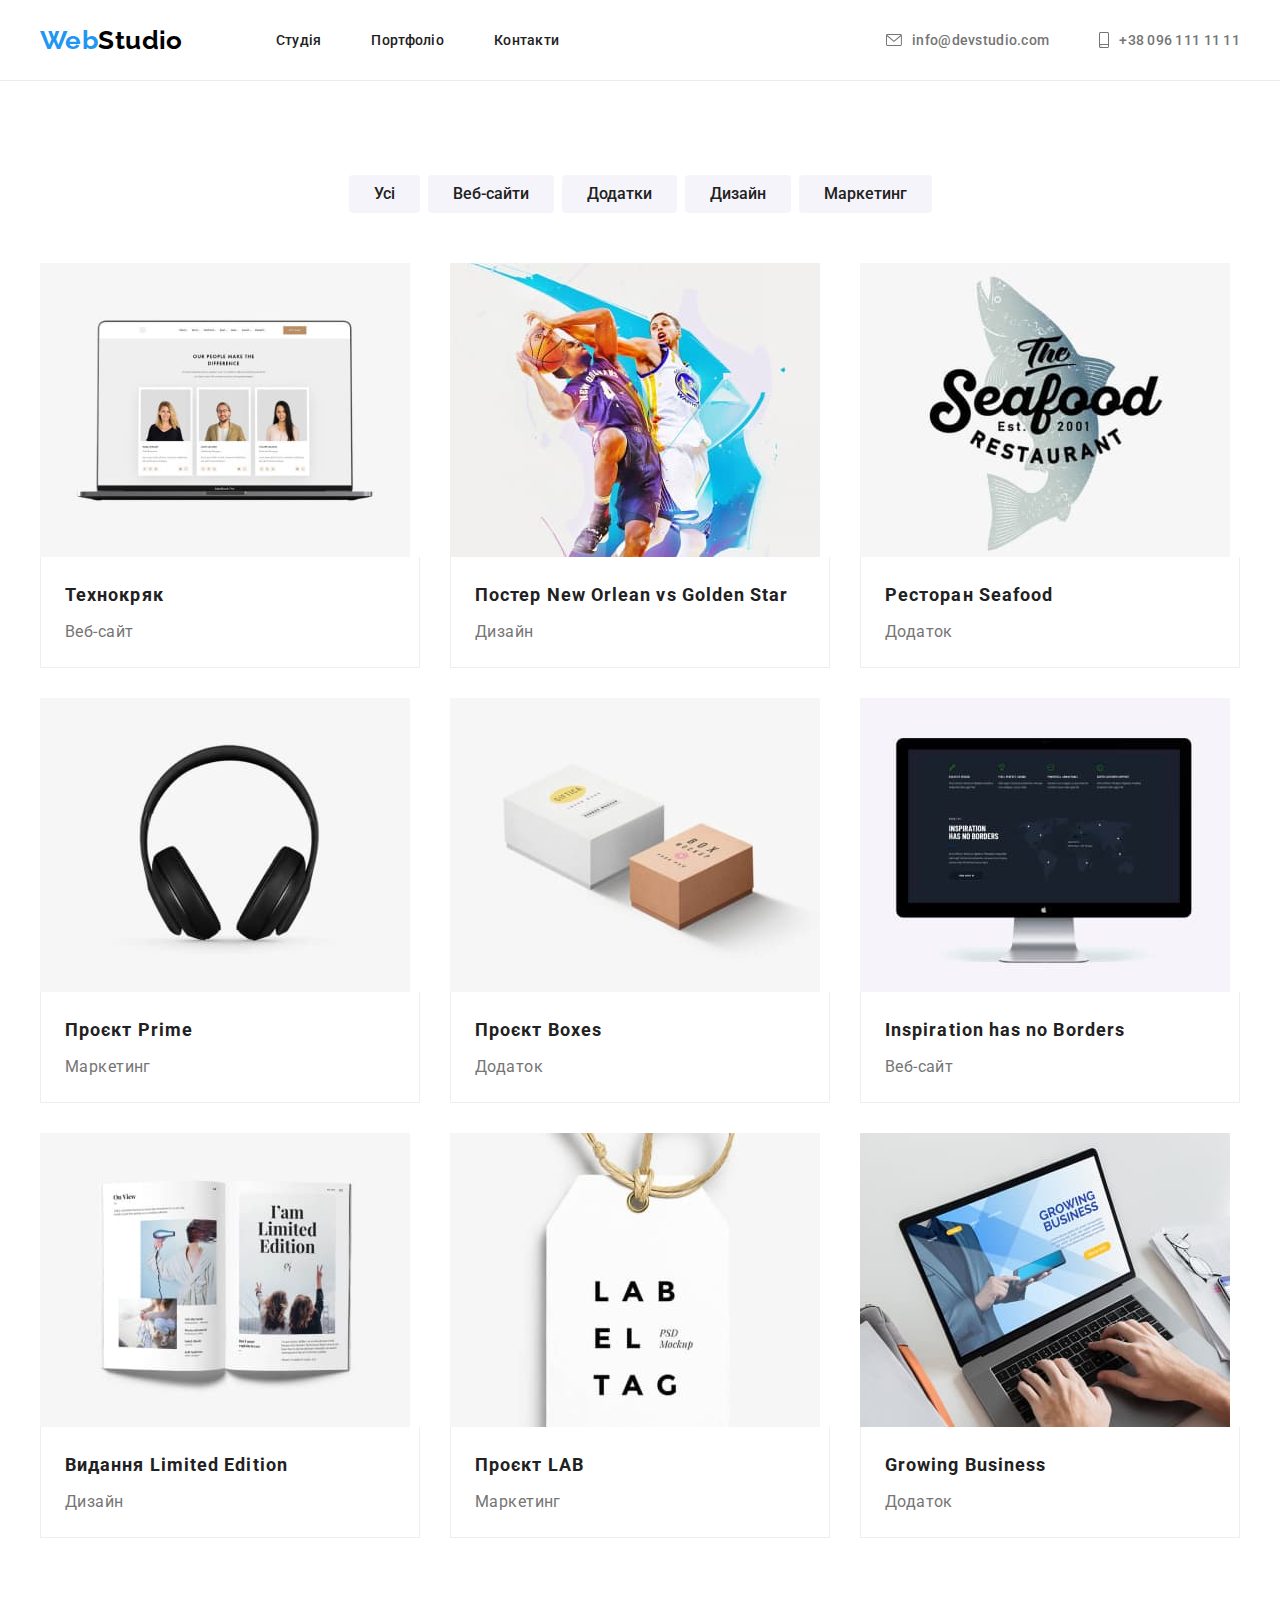
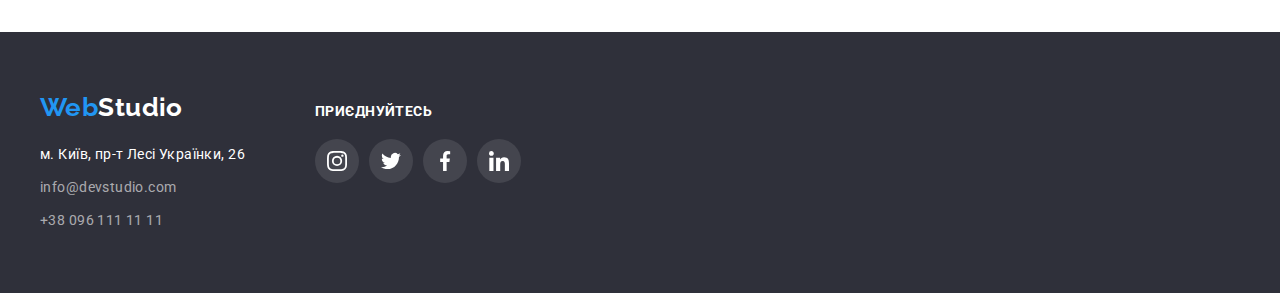
==== portfolio.html @ 8b1677af "file" ====
<!DOCTYPE html>
<html lang="uk">
  <head>
    <meta charset="UTF-8" />
    <meta http-equiv="X-UA-Compatible" content="IE=edge" />
    <meta name="viewport" content="width=device-width, initial-scale=1.0" />
    <title>Студія</title>
    <link rel="preconnect" href="https://fonts.googleapis.com" />
    <link rel="preconnect" href="https://fonts.gstatic.com" crossorigin />
    <link
      href="https://fonts.googleapis.com/css2?family=Raleway:wght@700&family=Roboto:wght@400;500;700;900&display=swap"
      rel="stylesheet"
    />
    <link
      rel="stylesheet"
      href="https://cdnjs.cloudflare.com/ajax/libs/modern-normalize/1.1.0/modern-normalize.min.css"
      integrity="sha512-wpPYUAdjBVSE4KJnH1VR1HeZfpl1ub8YT/NKx4PuQ5NmX2tKuGu6U/JRp5y+Y8XG2tV+wKQpNHVUX03MfMFn9Q=="
      crossorigin="anonymous"
      referrerpolicy="no-referrer"
    />
    <link rel="stylesheet" href="./css/styles.css" />
  </head>
  <body>
    <!--Верхня лінія-->
    <header class="page-header">
      <div class="container header-container">
        <a hreaf="./index.html" class="logo-header"
          ><span class="web">Web</span>Studio</a
        >
        <nav class="navigation">
          <ul class="header-nav">
            <li class="item">
              <a class="header-nav-link" href="./index.html">Студія</a>
            </li>
            <li class="item">
              <a class="header-nav-link" href="./portfolio.html">Портфоліо</a>
            </li>
            <li class="item">
              <a class="header-nav-link" href="#">Контакти</a>
            </li>
          </ul>
        </nav>
        <ul class="adress-header">
          <li class="item">
            <a class="adress-header-link" href="mailto:info@devstudio.com">
              <svg class="icon-mailto">
                <use
                  href="./img/icons.svg#icon-envelope-hover"
                  width="16"
                  height="12"
                ></use>
              </svg>
              info@devstudio.com</a
            >
          </li>
          <li class="item">
            <a class="adress-header-link" href="tel:+380961111111">
              <svg class="icon-smartphone">
                <use
                  href="./img/icons.svg#icon-smartphone"
                  width="10"
                  height="16"
                ></use>
              </svg>
              +38 096 111 11 11</a
            >
          </li>
        </ul>
      </div>
    </header>
    <main>
      <!--Портфоліо-->
      <section class="portfolio-nav section">
        <div class="container">
          <h1 class="visually-hidden" hidden>Портфоліо</h1>
          <ul class="link-filter-btn">
            <li>
              <button class="filter-btn" type="button">Усі</button>
            </li>
            <li>
              <button class="filter-btn" type="button">Веб-сайти</button>
            </li>
            <li>
              <button class="filter-btn" type="button">Додатки</button>
            </li>
            <li>
              <button class="filter-btn" type="button">Дизайн</button>
            </li>
            <li>
              <button class="filter-btn" type="button">Маркетинг</button>
            </li>
          </ul>
          <ul class="gallery">
            <li class="gallery-list">
              <a href="#" class="project-link">
                <img
                  src="./img/img технокряк.jpg"
                  width="370"
                  ;
                  height="294"
                  ;
                  alt="Технокряк"
                />
                <div class="gallery-tittle">
                  <h2 class="project-tittle">Технокряк</h2>
                  <p class="project-type">Веб-сайт</p>
                </div>
              </a>
            </li>
            <li class="gallery-list">
              <a href="#" class="project-link">
                <img
                  src="./img/img постер 2.jpg"
                  width="370"
                  ;
                  height="294"
                  left="614"
                  ;
                  alt="Постер New Orlean vs Golden Star"
                />
                <div class="gallery-tittle">
                  <h2 class="project-tittle">
                    Постер New Orlean vs Golden Star
                  </h2>
                  <p class="project-type">Дизайн</p>
                </div>
              </a>
            </li>
            <li class="gallery-list">
              <a href="#" class="project-link">
                <img
                  src="./img/img ресторан.jpg"
                  width="370"
                  ;
                  height="294"
                  ;
                  alt="Ресторан Seafood"
                />
                <div class="gallery-tittle">
                  <h2 class="project-tittle">Ресторан Seafood</h2>
                  <p class="project-type">Додаток</p>
                </div>
              </a>
            </li>
            <li class="gallery-list">
              <a href="#" class="project-link">
                <img
                  src="./img/навушники.jpg"
                  width="370"
                  ;
                  height="294"
                  ;
                  alt="Проєкт Prime"
                />
                <div class="gallery-tittle">
                  <h2 class="project-tittle">Проєкт Prime</h2>
                  <p class="project-type">Маркетинг</p>
                </div>
              </a>
            </li>
            <li class="gallery-list">
              <a href="#" class="project-link">
                <img
                  src="./img/img проєкт box.jpg"
                  width="370"
                  ;
                  height="294"
                  ;
                />
                <div class="gallery-tittle">
                  <h2 class="project-tittle">Проєкт Boxes</h2>
                  <p class="project-type">Додаток</p>
                </div>
              </a>
            </li>
            <li class="gallery-list">
              <a href="#" class="project-link">
                <img
                  src="./img/img монітор.jpg"
                  width="370"
                  ;
                  height="294"
                  ;
                  alt="Inspiration has no Borders"
                />
                <div class="gallery-tittle">
                  <h2 class="project-tittle">Inspiration has no Borders</h2>
                  <p class="project-type">Веб-сайт</p>
                </div>
              </a>
            </li>
            <li class="gallery-list">
              <a href="#" class="project-link">
                <img
                  src="./img/img видання.jpg"
                  width="370"
                  ;
                  height="294"
                  ;
                  alt="Видання Limited Edition"
                />
                <div class="gallery-tittle">
                  <h2 class="project-tittle">Видання Limited Edition</h2>
                  <p class="project-type">Дизайн</p>
                </div>
              </a>
            </li>
            <li class="gallery-list">
              <a href="" class="project-link">
                <img
                  src="./img/img проєкт лаб.jpg"
                  width="370"
                  ;
                  height="294"
                  ;
                  alt="Проєкт LAB"
                />
                <div class="gallery-tittle">
                  <h2 class="project-tittle">Проєкт LAB</h2>
                  <p class="project-type">Маркетинг</p>
                </div>
              </a>
            </li>
            <li class="gallery-list">
              <a href="" class="project-link">
                <img
                  src="./img/img ноут.jpg"
                  width="370"
                  ;
                  height="294"
                  ;
                  alt="Growing Business"
                />
                <div class="gallery-tittle">
                  <h2 class="project-tittle">Growing Business</h2>
                  <p class="project-type">Додаток</p>
                </div>
              </a>
            </li>
          </ul>
        </div>
      </section>
      <!--КОНТАКТИ-->
      <footer class="footer">
        <div class="container">
          <div class="wrapper">
            <a hreaf="./index.html" class="logo-footer"
              ><span class="web">Web</span>Studio</a
            >
            <address class="contacts-address">
              <ul class="footer-nav">
                <li class="contacts-item">
                  <a
                    class="footer-nav-address"
                    href="https://goo.gl/maps/SYEKKBxRii6qYseB9"
                    target="_blank"
                    rel="noopener noreferrer"
                    >м. Київ, пр-т Лесі Українки, 26
                  </a>
                </li>
                <li class="contacts-item">
                  <a class="footer-nav-link" href="mailto:info@devstudio.com"
                    >info@devstudio.com
                  </a>
                </li>
                <li class="contacts-item">
                  <a class="footer-nav-link" href="tel:+380961111111 "
                    >+38 096 111 11 11
                  </a>
                </li>
              </ul>
            </address>
          </div>
          <div class="social-container">
            <p class="footer-text">Приєднуйтесь</p>
            <ul class="footer-social-list">
              <li class="footer-social-item">
                <a class="footer-social-link" href="#">
                  <svg class="footer-social-sign" width="20" height="20">
                    <use href="./img/icons.svg#icon-instagram-2"></use>
                  </svg>
                </a>
              </li>
              <li class="footer-social-item">
                <a class="footer-social-link" href="#">
                  <svg class="footer-social-sign" width="20" height="20">
                    <use href="./img/icons.svg#icon-twitter-1"></use>
                  </svg>
                </a>
              </li>
              <li class="footer-social-item">
                <a class="footer-social-link" href="#">
                  <svg class="footer-social-sign" width="20" height="20">
                    <use href="./img/icons.svg#icon-facebook-1"></use>
                  </svg>
                </a>
              </li>
              <li class="footer-social-item">
                <a class="footer-social-link" href="#">
                  <svg class="footer-social-sign" width="20" height="20">
                    <use href="./img/icons.svg#icon-linkedin-1"></use>
                  </svg>
                </a>
              </li>
            </ul>
          </div>
        </div>
      </footer>
    </main>
  </body>
</html>
---- css/styles.css ----
:root {
  --primary-text-color: #757575;
  --tittle-text-color: #212121;
  --accent-color: #2196f3;
  --background-doc: #ffffff;
  --team-content-background: #f5f4fa;
  --header-background: #ffffff;
  --section-hero-background: #2f303a;
  --section-footer-background: #2f303a;
  --primary-white-color: #ffffff;
  --footer-color: rgba(255, 255, 255, 0.6);
  --background-btn: #188ce8;
  --text-shadow: rgba(0, 0, 0, 0.25);
  --logo-header-color: #000000;
  --color-icons: #afb1b8;
}
h1,
h2,
h3,
p {
  margin-top: 0px;
  margin-bottom: 0px;
}
ul {
  padding: 0;
  list-style: none;
  margin-bottom: 0px;
  margin-top: 0px;
}
body {
  margin: 0;
  font-family: "Roboto", sans-seerif;
  font-size: 14px;
  letter-spacing: 0.03em;
  color: var(--primary-text-color);
  background: var(--background-doc);
}
/* top line bg */
.web {
  font-style: normal;
  font-weight: 700;
  font-size: 26px;
  line-height: 1.1923;
  color: var(--accent-color);
}
.page-header {
  background-color: var(--header-background);
  text-decoration: none;
  border-bottom: 1px solid #ececec;
}
.container {
  width: 1200px;
  padding-left: 15px;
  padding-right: 15px;
  margin: 0 auto;
}
.header-container {
  display: flex;
  align-items: center;
  list-style: none;
  margin: 0 auto;
}
.navigation {
  margin-right: auto;
}
.logo-header {
  font-family: "Raleway", sans-serif;
  font-style: normal;
  font-weight: 700;
  font-size: 26px;
  line-height: 1.1923;
  color: var(--logo-header-color);
  margin-right: 93px;
}
.header-nav {
  margin: 0px;
  display: flex;
  gap: 50px;
  padding: 0px;
}
/* line-height/font-size = */
.header-nav-link:hover,
.header-nav-link:focus {
  color: var(--accent-color);
}
.header-nav-link {
  text-decoration: none;
  font-style: normal;
  font-weight: 500;
  line-height: 1.1428;
  letter-spacing: 0.02em;
  color: var(--tittle-text-color);
  font-size: 14px;
  display: block;
  padding-top: 32px;
  padding-bottom: 32px;
}
.adress-header {
  margin: 0px;
  display: flex;
  gap: 50px;
  padding: 0px;
}
.adress-header-link {
  text-decoration: none;
  font-style: normal;
  font-weight: 500;
  line-height: 1.1428;
  letter-spacing: 0.02em;
  color: var(--primary-text-color);
  font-size: 14px;
  display: flex;
  padding-top: 32px;
  padding-bottom: 32px;
  align-items: center;
}
.adress-header-link:hover,
.adress-header-link:focus {
  color: var(--accent-color);
}
.icon-mailto {
  width: 16px;
  height: 12px;
  margin-right: 10px;
  fill: currentColor;
}
.icon-smartphone {
  width: 10px;
  height: 16px;
  margin-right: 10px;
  fill: currentColor;
}
/* HERO */
.hero {
  background: var(--section-hero-background);
  text-align: center;
  padding-top: 200px;
  padding-bottom: 200px;
  background-image: linear-gradient(
      rgba(47, 48, 58, 0.4),
      rgba(47, 48, 58, 0.4)
    ),
    url(../img/hero.JPG);
  background-repeat: no-repeat;
  background-size: cover;
  background-position: center;
  max-width: 1600px;
  margin-left: auto;
  margin-right: auto;
}
.visually-hidden {
  position: absolute;
  white-space: nowrap;
  width: 1px;
  height: 1px;
  overflow: hidden;
  border: 0;
  padding: 0;
  clip: rect(0 0 0 0);
  clip-path: inset(50%);
  margin: -1px;
}
.hero-title {
  font-weight: 900;
  font-size: 44px;
  line-height: 1.3636;
  letter-spacing: 0.06em;
  text-transform: uppercase;
  color: var(--primary-white-color);
  width: 696px;
  margin: 0 auto;
  margin-bottom: 30px;
}
.header-btn {
  font-family: inherit;
  text-align: center;
  font-size: 16px;
  font-weight: 700;
  line-height: 1.875;
  letter-spacing: 0.06em;
  color: var(--primary-white-color);
  background-color: var(--accent-color);
  cursor: pointer;
  border: 0;
  height: 50px;
  padding: 10px 32px;
  margin: 0 auto;
}
.header-btn:hover,
.header-btn:focus {
  background: var(--background-btn);
}

.link-item-text {
  list-style: none;
  display: flex;
  gap: 30px;
  padding: 0;
  margin: 0;
}
.link-item {
  flex-basis: calc((100% - 90px) / 4);
}
.about-icon {
  display: flex;
  align-items: center;
  justify-content: center;
  background: var(--team-content-background);
  border-radius: 4px;
  height: 120px;
  margin-bottom: 30px;
}
.about-title {
  font-weight: 700;
  font-size: 14px;
  line-height: 1.1428;
  text-transform: uppercase;
  color: var(--tittle-text-color);
  margin: 0;
  padding-bottom: 10px;
}
.about-subtitle {
  line-height: 1.7142;
  margin: 0;
  color: var(--primary-text-color);
}
/* Section bg */
.section {
  padding-top: 94px;
  padding-bottom: 94px;
}
.section.examples {
  padding-top: 0;
}
.link-examples {
  list-style: none;
  display: flex;
  gap: 30px;
  padding: 0;
  margin: 0;
}
/*TEAM*/
.team {
  background: var(--team-content-background);
}
.link-team {
  list-style: none;
  display: flex;
  gap: 30px;
  min-width: 270px;
  padding: 0;
  margin: 0;
}
.link-photo {
  flex-basis: calc((100% - 90px) / 4);
}
.photo-team {
  background: var(--background-doc);
  padding: 30px 10px;
}
.photo-team:hover {
  box-shadow: 0px 1px 3px rgba(0, 0, 0, 0.12), 0px 1px 1px rgba(0, 0, 0, 0.14),
    0px 2px 1px rgba(0, 0, 0, 0.2);
}
.title {
  font-weight: 700;
  font-size: 36px;
  line-height: 1.1666;
  text-align: center;
  color: var(--tittle-text-color);
  margin-bottom: 50px;
  padding: 0px;
}
.team-tittle {
  font-weight: 500;
  font-size: 16px;
  line-height: 1.1875;
  text-align: center;
  color: var(--tittle-text-color);
  margin-bottom: 10px;
}
.team-subtitle {
  font-size: 16px;
  line-height: 1.1875;
  text-align: center;
  margin-bottom: 16px;
}
/*SOCIAL LINK*/
.team-icons-list {
  display: flex;
  justify-content: center;
  gap: 10px;
}
.team-icons-item {
  width: 44px;
  height: 44px;
  gap: 10px;
}
.team-icons-link {
  width: 100%;
  height: 100%;
  background: var(--background-doc);
  border-radius: 50%;
  display: flex;
  align-items: center;
  justify-content: center;
  color: var(--color-icons);
}
.team-icons-sign {
  fill: currentColor;
}
.team-icons-link:hover,
.team-icons-link:focus {
  background-color: var(--accent-color);
  color: #ffffff;
}
/*ПОСТІЙНІ КЛІЄНТИ*/

.customers-list {
  list-style: none;
  display: flex;
  align-items: center;
  gap: 30px;
  padding: 0;
}
.client-item {
  display: flex;
  justify-content: center;
  height: 92px;
  flex-basis: calc((100% - 150px) / 6);
}
.client-icon {
  fill: var(--color-icons);
}
.client-link {
  display: flex;
  align-items: center;
  justify-content: center;
  width: 100%;
  height: 100%;
  border-radius: 4px;
  border: 1px solid var(--color-icons);
  fill: var(--color-icons);
}
.client-link:hover,
.client-link:focus {
  border-color: var(--accent-color);
  cursor: pointer;
}
.client-link:hover .client-icon,
.client-link:focus .client-icon {
  fill: var(--accent-color);
}


/*FOOTER*/
.footer {
  background: var(--section-footer-background);
  padding-top: 60px;
  padding-bottom: 60px;
}
.logo-footer {
  font-family: "Raleway", sans-serif;
  font-weight: 700;
  font-size: 26px;
  line-height: 31px;
  color: var(--primary-white-color);
  display: inline-block;
  margin: 0 auto;
  margin-bottom: 20px;
}
.contacts-item:not(:last-child) {
  margin-bottom: 9px;
}
.footer-nav {
  font-style: normal;
  list-style: none;
  background: var(--section-footer-background);
  margin: 0;
  padding: 0;
}
.footer-nav-address {
  line-height: 1.7142;
  list-style: none;
  text-decoration: none;
  color: var(--primary-white-color);
}
.footer-nav-address:hover,
.footer-nav-address:focus {
  color: var(--accent-color);
}
.footer-nav-link {
  text-decoration: none;
  line-height: 1.7142;
  color: var(--footer-color);
}
.footer-nav-link:hover,
.footer-nav-link :focus {
  color: var(--accent-color);
}
img {
  display: block;
  max-width: 100%;
  height: auto;
}
/*--Портфоліо*/

.portfolio-nav {
  list-style: none;
  text-align: center;
}
.link-filter-btn {
  display: flex;
  justify-content: center;
  align-items: center;
  gap: 8px;
  margin-bottom: 50px;
}
.filter-btn {
  font-family: "Roboto";
  font-weight: 500;
  font-size: 16px;
  line-height: 1.625;
  text-align: center;
  color: var(--tittle-text-color);
  background-color: var(--section-team-background);
  cursor: pointer;
  border: 0;
  border-radius: 4px;
  padding: 6px 25px;
  display: inline-block;
  background: #f5f4fa;
}
.filter-btn:hover,
.filter-btn:focus {
  background-color: var(--accent-color);
  color: var(--primary-white-color);
  box-shadow: 0px 3px 1px rgba(0, 0, 0, 0.1), 0px 1px 2px rgba(0, 0, 0, 0.08),
    0px 2px 2px rgba(0, 0, 0, 0.12);
}
.gallery {
  display: flex;
  flex-wrap: wrap;
  gap: 30px;
  padding: 0;
  margin: 0;
}
.gallery-list {
  width: calc((100% - 60px) / 3);
}
.project-link {
  list-style: none;
  text-decoration: none;
  display: block;
}
.project-link:hover,
.project-link:focus {
  box-shadow: 0px 1px 1px rgba(0, 0, 0, 0.12), 0px 4px 4px rgba(0, 0, 0, 0.06),
    1px 4px 6px rgba(0, 0, 0, 0.16);
}
.gallery-tittle {
  padding: 20px 24px;
  border: 1px solid #eeeeee;
  text-align: left;
  border-top: 0;
}
.project-tittle {
  font-weight: 700;
  font-size: 18px;
  line-height: 36px;
  letter-spacing: 0.06em;
  color: var(--tittle-text-color);
  margin-bottom: 4px;
}
.project-type {
  font-size: 16px;
  line-height: 1.875;
  color: var(--primary-text-color);
  margin: 0;
}
.footer .container {
  display: flex;
  align-items: baseline;
}
.social-container {
  margin-left: 70px;
}

.footer-text {
  display: flex;
  font-size: 14px;
  font-weight: 700;
  line-height: 1.1428;
  letter-spacing: 0.03em;
  text-transform: uppercase;
  color: var(--primary-white-color);
  margin-bottom: 20px;
}
.footer-social-list {
  display: flex;
  justify-content: center;
  gap: 10px;
}
.footer-social-item {
  width: 44px;
  height: 44px;
}
.footer-social-link {
  width: 100%;
  height: 100%;
  background: rgba(255, 255, 255, 0.1);
  border-radius: 50%;
  display: flex;
  justify-content: center;
  align-items: center;
  color: var(--background-doc);
}
.footer-social-sign {
  fill: currentColor;
}
.footer-social-link:hover,
.team-icons-link:focus {
  background-color: var(--accent-color);
  fill: currentColor;
}
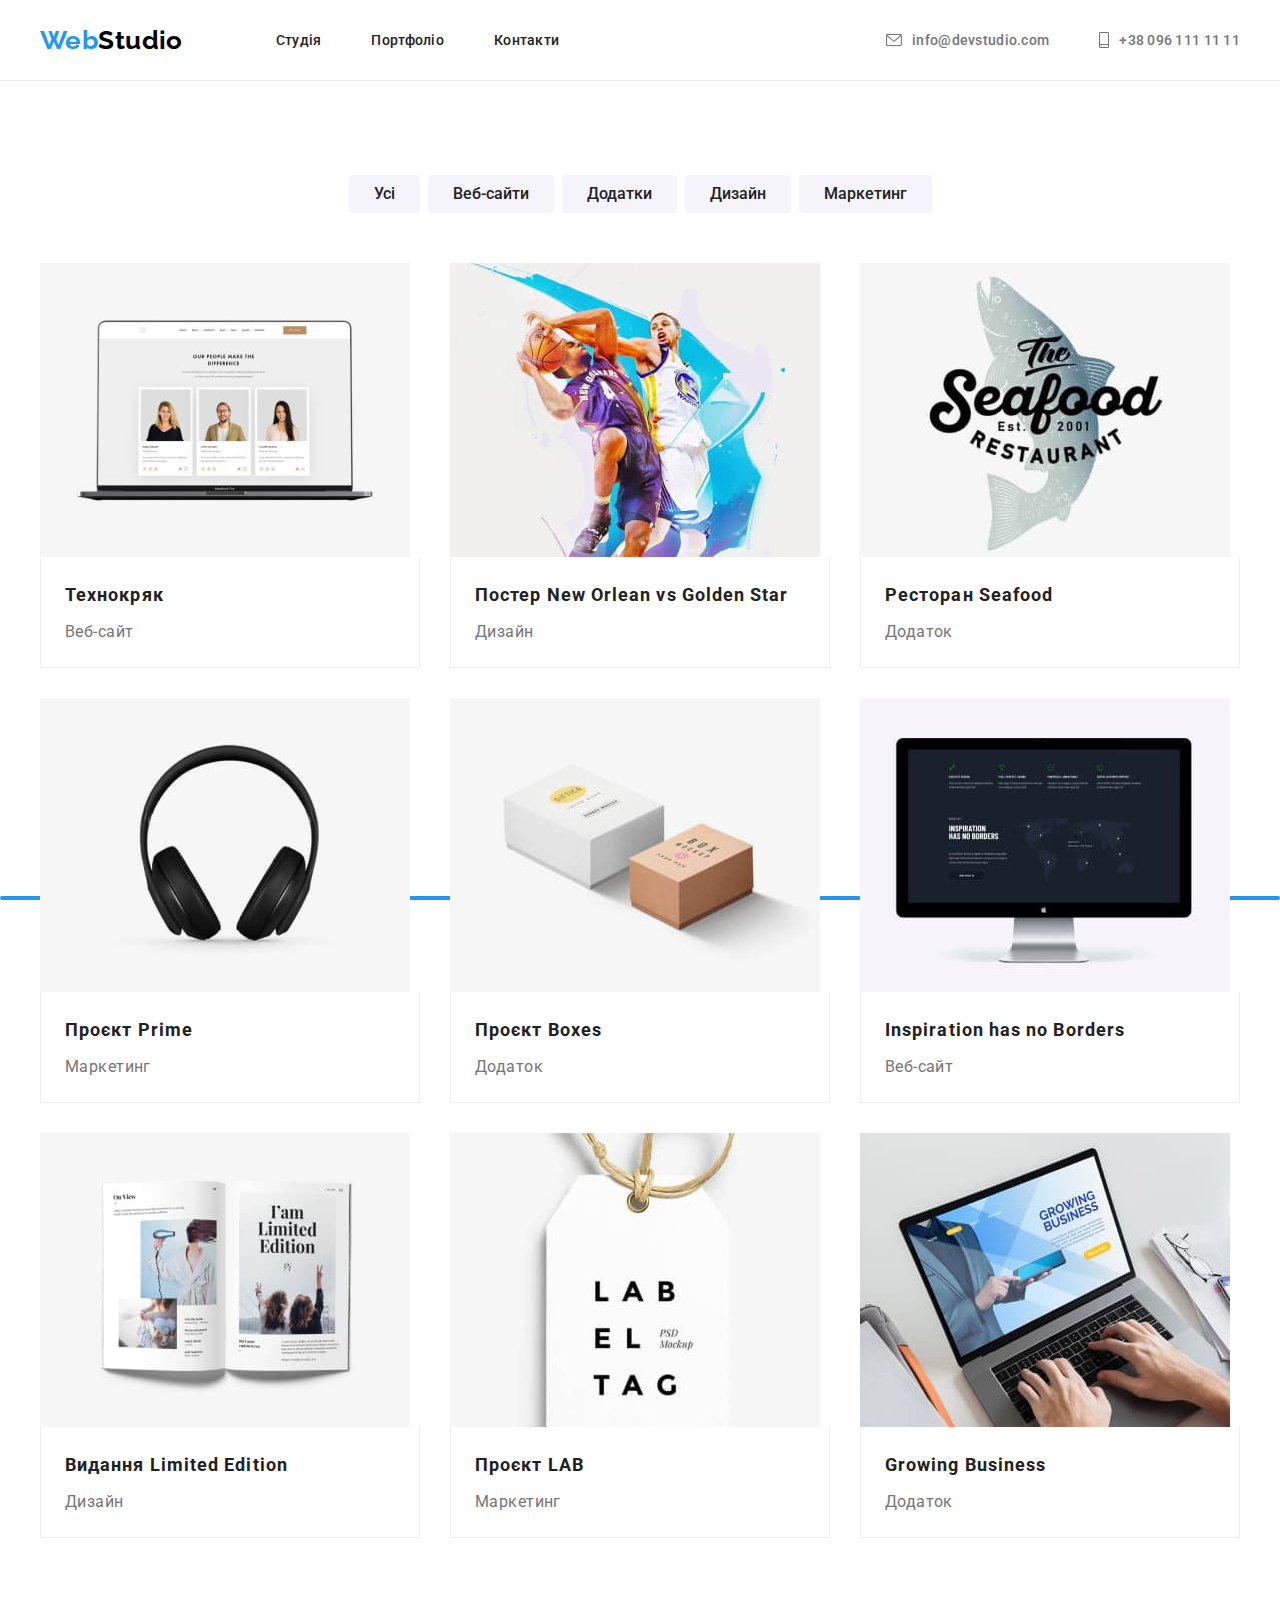
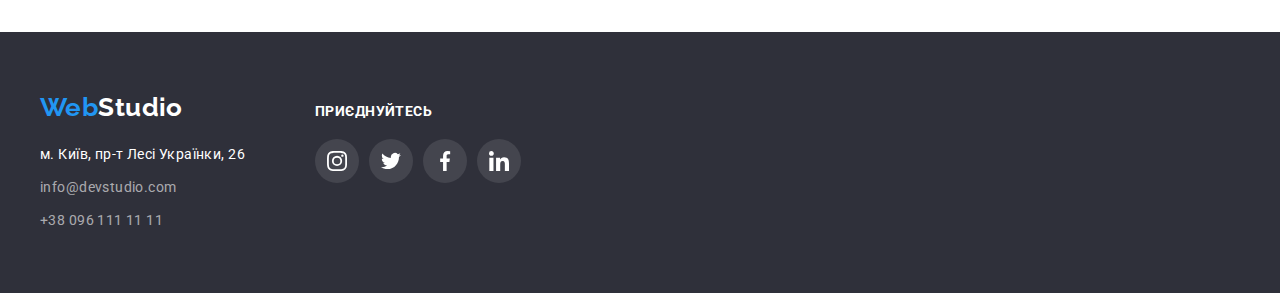
==== commit 7a885a4e: "update file" ====
--- a/portfolio.html
+++ b/portfolio.html
@@ -18,6 +18,7 @@
       crossorigin="anonymous"
       referrerpolicy="no-referrer"
     />
+    <link href="https://unpkg.com/aos@2.3.1/dist/aos.css" rel="stylesheet" />
     <link rel="stylesheet" href="./css/styles.css" />
   </head>
   <body>
@@ -33,7 +34,7 @@
               <a class="header-nav-link" href="./index.html">Студія</a>
             </li>
             <li class="item">
-              <a class="header-nav-link" href="./portfolio.html">Портфоліо</a>
+              <a class="header-nav-link current" href="./portfolio.html">Портфоліо</a>
             </li>
             <li class="item">
               <a class="header-nav-link" href="#">Контакти</a>
@@ -93,14 +94,21 @@
           <ul class="gallery">
             <li class="gallery-list">
               <a href="#" class="project-link">
-                <img
-                  src="./img/img технокряк.jpg"
-                  width="370"
-                  ;
-                  height="294"
-                  ;
-                  alt="Технокряк"
-                />
+                <div class="project-top-wrap">
+                  <img
+                    src="./img/img технокряк.jpg"
+                    width="370"
+                    ;
+                    height="294"
+                    ;
+                    alt="Технокряк"
+                  />
+                  <p class="project-top-text">
+                    Ресурс пропонує комплексні пропозиції з різним рівнем
+                    функціоналу та сервісів. Все це дозволить відвідувачу
+                    отримати вичерпні відомості про компанію чи приватну особу.
+                  </p>
+                </div>
                 <div class="gallery-tittle">
                   <h2 class="project-tittle">Технокряк</h2>
                   <p class="project-type">Веб-сайт</p>
@@ -109,15 +117,23 @@
             </li>
             <li class="gallery-list">
               <a href="#" class="project-link">
-                <img
-                  src="./img/img постер 2.jpg"
-                  width="370"
-                  ;
-                  height="294"
-                  left="614"
-                  ;
-                  alt="Постер New Orlean vs Golden Star"
-                />
+                <div class="project-top-wrap">
+                  <img
+                    src="./img/img постер 2.jpg"
+                    width="370"
+                    ;
+                    height="294"
+                    left="614"
+                    ;
+                    alt="Постер New Orlean vs Golden Star"
+                  />
+                  <p class="project-top-text">
+                    Lorem ipsum dolor sit amet consectetur adipisicing elit. Hic
+                    velit voluptate placeat fuga doloremque vel qui voluptatum
+                    ex id debitis expedita, modi sit quisquam, numquam eum magni
+                    labore nostrum at.
+                  </p>
+                </div>
                 <div class="gallery-tittle">
                   <h2 class="project-tittle">
                     Постер New Orlean vs Golden Star
@@ -128,6 +144,7 @@
             </li>
             <li class="gallery-list">
               <a href="#" class="project-link">
+                 <div class="project-top-wrap">
                 <img
                   src="./img/img ресторан.jpg"
                   width="370"
@@ -136,6 +153,13 @@
                   ;
                   alt="Ресторан Seafood"
                 />
+                 <p class="project-top-text">
+                    Lorem ipsum dolor sit amet consectetur adipisicing elit. Hic
+                    velit voluptate placeat fuga doloremque vel qui voluptatum
+                    ex id debitis expedita, modi sit quisquam, numquam eum magni
+                    labore nostrum at.
+                  </p>
+                </div>
                 <div class="gallery-tittle">
                   <h2 class="project-tittle">Ресторан Seafood</h2>
                   <p class="project-type">Додаток</p>
@@ -144,6 +168,7 @@
             </li>
             <li class="gallery-list">
               <a href="#" class="project-link">
+         <div class="project-top-wrap">
                 <img
                   src="./img/навушники.jpg"
                   width="370"
@@ -152,6 +177,13 @@
                   ;
                   alt="Проєкт Prime"
                 />
+                 <p class="project-top-text">
+                    Lorem ipsum dolor sit amet consectetur adipisicing elit. Hic
+                    velit voluptate placeat fuga doloremque vel qui voluptatum
+                    ex id debitis expedita, modi sit quisquam, numquam eum magni
+                    labore nostrum at.
+                  </p>
+                </div>
                 <div class="gallery-tittle">
                   <h2 class="project-tittle">Проєкт Prime</h2>
                   <p class="project-type">Маркетинг</p>
@@ -160,6 +192,7 @@
             </li>
             <li class="gallery-list">
               <a href="#" class="project-link">
+                 <div class="project-top-wrap">
                 <img
                   src="./img/img проєкт box.jpg"
                   width="370"
@@ -167,6 +200,13 @@
                   height="294"
                   ;
                 />
+                 <p class="project-top-text">
+                    Lorem ipsum dolor sit amet consectetur adipisicing elit. Hic
+                    velit voluptate placeat fuga doloremque vel qui voluptatum
+                    ex id debitis expedita, modi sit quisquam, numquam eum magni
+                    labore nostrum at.
+                  </p>
+                </div>
                 <div class="gallery-tittle">
                   <h2 class="project-tittle">Проєкт Boxes</h2>
                   <p class="project-type">Додаток</p>
@@ -175,6 +215,7 @@
             </li>
             <li class="gallery-list">
               <a href="#" class="project-link">
+                 <div class="project-top-wrap">
                 <img
                   src="./img/img монітор.jpg"
                   width="370"
@@ -183,6 +224,13 @@
                   ;
                   alt="Inspiration has no Borders"
                 />
+                 <p class="project-top-text">
+                    Lorem ipsum dolor sit amet consectetur adipisicing elit. Hic
+                    velit voluptate placeat fuga doloremque vel qui voluptatum
+                    ex id debitis expedita, modi sit quisquam, numquam eum magni
+                    labore nostrum at.
+                  </p>
+                </div>
                 <div class="gallery-tittle">
                   <h2 class="project-tittle">Inspiration has no Borders</h2>
                   <p class="project-type">Веб-сайт</p>
@@ -191,6 +239,7 @@
             </li>
             <li class="gallery-list">
               <a href="#" class="project-link">
+                 <div class="project-top-wrap">
                 <img
                   src="./img/img видання.jpg"
                   width="370"
@@ -199,6 +248,13 @@
                   ;
                   alt="Видання Limited Edition"
                 />
+                 <p class="project-top-text">
+                    Lorem ipsum dolor sit amet consectetur adipisicing elit. Hic
+                    velit voluptate placeat fuga doloremque vel qui voluptatum
+                    ex id debitis expedita, modi sit quisquam, numquam eum magni
+                    labore nostrum at.
+                  </p>
+                </div>
                 <div class="gallery-tittle">
                   <h2 class="project-tittle">Видання Limited Edition</h2>
                   <p class="project-type">Дизайн</p>
@@ -207,6 +263,7 @@
             </li>
             <li class="gallery-list">
               <a href="" class="project-link">
+                 <div class="project-top-wrap">
                 <img
                   src="./img/img проєкт лаб.jpg"
                   width="370"
@@ -215,6 +272,13 @@
                   ;
                   alt="Проєкт LAB"
                 />
+                 <p class="project-top-text">
+                    Lorem ipsum dolor sit amet consectetur adipisicing elit. Hic
+                    velit voluptate placeat fuga doloremque vel qui voluptatum
+                    ex id debitis expedita, modi sit quisquam, numquam eum magni
+                    labore nostrum at.
+                  </p>
+                </div>
                 <div class="gallery-tittle">
                   <h2 class="project-tittle">Проєкт LAB</h2>
                   <p class="project-type">Маркетинг</p>
@@ -223,6 +287,7 @@
             </li>
             <li class="gallery-list">
               <a href="" class="project-link">
+                 <div class="project-top-wrap">
                 <img
                   src="./img/img ноут.jpg"
                   width="370"
@@ -231,6 +296,13 @@
                   ;
                   alt="Growing Business"
                 />
+                 <p class="project-top-text">
+                    Lorem ipsum dolor sit amet consectetur adipisicing elit. Hic
+                    velit voluptate placeat fuga doloremque vel qui voluptatum
+                    ex id debitis expedita, modi sit quisquam, numquam eum magni
+                    labore nostrum at.
+                  </p>
+                </div>
                 <div class="gallery-tittle">
                   <h2 class="project-tittle">Growing Business</h2>
                   <p class="project-type">Додаток</p>
@@ -240,72 +312,76 @@
           </ul>
         </div>
       </section>
-      <!--КОНТАКТИ-->
-      <footer class="footer">
-        <div class="container">
-          <div class="wrapper">
-            <a hreaf="./index.html" class="logo-footer"
-              ><span class="web">Web</span>Studio</a
-            >
-            <address class="contacts-address">
-              <ul class="footer-nav">
-                <li class="contacts-item">
-                  <a
-                    class="footer-nav-address"
-                    href="https://goo.gl/maps/SYEKKBxRii6qYseB9"
-                    target="_blank"
-                    rel="noopener noreferrer"
-                    >м. Київ, пр-т Лесі Українки, 26
-                  </a>
-                </li>
-                <li class="contacts-item">
-                  <a class="footer-nav-link" href="mailto:info@devstudio.com"
-                    >info@devstudio.com
-                  </a>
-                </li>
-                <li class="contacts-item">
-                  <a class="footer-nav-link" href="tel:+380961111111 "
-                    >+38 096 111 11 11
-                  </a>
-                </li>
-              </ul>
-            </address>
-          </div>
-          <div class="social-container">
-            <p class="footer-text">Приєднуйтесь</p>
-            <ul class="footer-social-list">
-              <li class="footer-social-item">
-                <a class="footer-social-link" href="#">
-                  <svg class="footer-social-sign" width="20" height="20">
-                    <use href="./img/icons.svg#icon-instagram-2"></use>
-                  </svg>
+    </main>
+    <!--КОНТАКТИ-->
+    <footer class="footer">
+      <div class="container">
+        <div class="wrapper">
+          <a hreaf="./index.html" class="logo-footer"
+            ><span class="web">Web</span>Studio</a
+          >
+          <address class="contacts-address">
+            <ul class="footer-nav">
+              <li class="contacts-item">
+                <a
+                  class="footer-nav-address"
+                  href="https://goo.gl/maps/SYEKKBxRii6qYseB9"
+                  target="_blank"
+                  rel="noopener noreferrer"
+                  >м. Київ, пр-т Лесі Українки, 26
                 </a>
               </li>
-              <li class="footer-social-item">
-                <a class="footer-social-link" href="#">
-                  <svg class="footer-social-sign" width="20" height="20">
-                    <use href="./img/icons.svg#icon-twitter-1"></use>
-                  </svg>
+              <li class="contacts-item">
+                <a class="footer-nav-link" href="mailto:info@devstudio.com"
+                  >info@devstudio.com
                 </a>
               </li>
-              <li class="footer-social-item">
-                <a class="footer-social-link" href="#">
-                  <svg class="footer-social-sign" width="20" height="20">
-                    <use href="./img/icons.svg#icon-facebook-1"></use>
-                  </svg>
-                </a>
-              </li>
-              <li class="footer-social-item">
-                <a class="footer-social-link" href="#">
-                  <svg class="footer-social-sign" width="20" height="20">
-                    <use href="./img/icons.svg#icon-linkedin-1"></use>
-                  </svg>
+              <li class="contacts-item">
+                <a class="footer-nav-link" href="tel:+380961111111 "
+                  >+38 096 111 11 11
                 </a>
               </li>
             </ul>
-          </div>
+          </address>
         </div>
-      </footer>
-    </main>
+        <div class="social-container">
+          <p class="footer-text">Приєднуйтесь</p>
+          <ul class="footer-social-list">
+            <li class="footer-social-item">
+              <a class="footer-social-link" href="#">
+                <svg class="footer-social-sign" width="20" height="20">
+                  <use href="./img/icons.svg#icon-instagram-2"></use>
+                </svg>
+              </a>
+            </li>
+            <li class="footer-social-item">
+              <a class="footer-social-link" href="#">
+                <svg class="footer-social-sign" width="20" height="20">
+                  <use href="./img/icons.svg#icon-twitter-1"></use>
+                </svg>
+              </a>
+            </li>
+            <li class="footer-social-item">
+              <a class="footer-social-link" href="#">
+                <svg class="footer-social-sign" width="20" height="20">
+                  <use href="./img/icons.svg#icon-facebook-1"></use>
+                </svg>
+              </a>
+            </li>
+            <li class="footer-social-item">
+              <a class="footer-social-link" href="#">
+                <svg class="footer-social-sign" width="20" height="20">
+                  <use href="./img/icons.svg#icon-linkedin-1"></use>
+                </svg>
+              </a>
+            </li>
+          </ul>
+        </div>
+      </div>
+    </footer>
+    <script src="https://unpkg.com/aos@2.3.1/dist/aos.js"></script>
+    <script>
+      AOS.init();
+    </script>
   </body>
 </html>
--- a/css/styles.css
+++ b/css/styles.css
@@ -78,11 +78,23 @@
   gap: 50px;
   padding: 0px;
 }
+.current::after {
+content:"";
+position: absolute;
+display: block;
+left: 0;
+bottom: 0;
+width: 100%;
+height: 4px;
+background: #2196F3;
+border-radius: 2px;
+transition: opasity 250ms cubic-bezier(0.4, 0, 0.2, 1);
+}
+.header-nav-link .current{
+  padding: 32px 0;
+  margin-top: 25px;
+}
 /* line-height/font-size = */
-.header-nav-link:hover,
-.header-nav-link:focus {
-  color: var(--accent-color);
-}
 .header-nav-link {
   text-decoration: none;
   font-style: normal;
@@ -95,6 +107,11 @@
   padding-top: 32px;
   padding-bottom: 32px;
 }
+.header-nav-link:hover,
+.header-nav-link:focus {
+  color: var(--accent-color);
+  transition: transform 250ms cubic-bezier(0.4, 0, 0.2, 1);
+}
 .adress-header {
   margin: 0px;
   display: flex;
@@ -117,6 +134,7 @@
 .adress-header-link:hover,
 .adress-header-link:focus {
   color: var(--accent-color);
+  transition: transform 250ms cubic-bezier(0.4, 0, 0.2, 1);
 }
 .icon-mailto {
   width: 16px;
@@ -189,6 +207,7 @@
 .header-btn:hover,
 .header-btn:focus {
   background: var(--background-btn);
+  transition: transform 250ms cubic-bezier(0.4, 0, 0.2, 1);
 }
 
 .link-item-text {
@@ -232,6 +251,32 @@
 .section.examples {
   padding-top: 0;
 }
+.examples-label{
+position: relative;
+width: 370px;
+}
+.examples-text{
+position: absolute;
+font-style: normal;
+font-weight: 700;
+font-size: 14px;
+line-height: 1.1428;
+text-align: center;
+letter-spacing: 0.03em;
+text-transform: uppercase;
+color: var(--primary-white-color);
+display: flex;
+align-items: center;
+justify-content: center;
+background: rgba(47, 48, 58, 0.8);
+bottom: 0;
+right: 0;
+left:0;
+padding-top: 27px;
+padding-bottom: 27px;
+
+
+}
 .link-examples {
   list-style: none;
   display: flex;
@@ -261,6 +306,7 @@
 .photo-team:hover {
   box-shadow: 0px 1px 3px rgba(0, 0, 0, 0.12), 0px 1px 1px rgba(0, 0, 0, 0.14),
     0px 2px 1px rgba(0, 0, 0, 0.2);
+    transition: transform 250ms cubic-bezier(0.4, 0, 0.2, 1);
 }
 .title {
   font-weight: 700;
@@ -313,6 +359,7 @@
 .team-icons-link:focus {
   background-color: var(--accent-color);
   color: #ffffff;
+  transition: transform 250ms cubic-bezier(0.4, 0, 0.2, 1);
 }
 /*ПОСТІЙНІ КЛІЄНТИ*/
 
@@ -346,14 +393,16 @@
 .client-link:focus {
   border-color: var(--accent-color);
   cursor: pointer;
+  transition: transform 250ms cubic-bezier(0.4, 0, 0.2, 1);
 }
 .client-link:hover .client-icon,
 .client-link:focus .client-icon {
   fill: var(--accent-color);
-}
-
+  transition: transform 250ms cubic-bezier(0.4, 0, 0.2, 1);
+}
 
 /*FOOTER*/
+
 .footer {
   background: var(--section-footer-background);
   padding-top: 60px;
@@ -388,6 +437,7 @@
 .footer-nav-address:hover,
 .footer-nav-address:focus {
   color: var(--accent-color);
+  transition: transform 250ms cubic-bezier(0.4, 0, 0.2, 1);
 }
 .footer-nav-link {
   text-decoration: none;
@@ -397,6 +447,7 @@
 .footer-nav-link:hover,
 .footer-nav-link :focus {
   color: var(--accent-color);
+  transition: transform 250ms cubic-bezier(0.4, 0, 0.2, 1);
 }
 img {
   display: block;
@@ -437,6 +488,7 @@
   color: var(--primary-white-color);
   box-shadow: 0px 3px 1px rgba(0, 0, 0, 0.1), 0px 1px 2px rgba(0, 0, 0, 0.08),
     0px 2px 2px rgba(0, 0, 0, 0.12);
+    transition: transform 250ms cubic-bezier(0.4, 0, 0.2, 1);
 }
 .gallery {
   display: flex;
@@ -447,6 +499,10 @@
 }
 .gallery-list {
   width: calc((100% - 60px) / 3);
+}
+.gallery-list:hover .project-top-text{
+transform: translateY(0);
+transition: transform 250ms cubic-bezier(0.4, 0, 0.2, 1);
 }
 .project-link {
   list-style: none;
@@ -457,6 +513,26 @@
 .project-link:focus {
   box-shadow: 0px 1px 1px rgba(0, 0, 0, 0.12), 0px 4px 4px rgba(0, 0, 0, 0.06),
     1px 4px 6px rgba(0, 0, 0, 0.16);
+}
+.project-top-wrap{
+position: relative;
+overflow: hidden;
+}
+.project-top-text{
+position: absolute;
+top: 0;
+font-style: normal;
+font-weight: 400;
+font-size: 18px;
+line-height: 28px;
+letter-spacing: 0.03em;
+color: #FFFFFF;
+background: rgba(33, 150, 243, 0.9);
+padding: 63px 24px;
+height: 100%;
+transform: translateY(100%);
+transition: transform 250ms cubic-bezier(0.4, 0, 0.2, 1);
+
 }
 .gallery-tittle {
   padding: 20px 24px;
@@ -522,4 +598,57 @@
 .team-icons-link:focus {
   background-color: var(--accent-color);
   fill: currentColor;
-}
+  transition: transform 250ms cubic-bezier(0.4, 0, 0.2, 1);
+}
+.backdrop {
+  position: fixed;
+  top: 0;
+  width: 100%;
+  height: 100%;
+  background: rgba(0, 0, 0, 0.2);
+  transition: opasity 250ms cubic-bezier(0.4, 0, 0.2, 1), visibility 250ms cubic-bezier(0.4, 0, 0.2, 1);
+}
+.modal {
+  width: 528px;
+  min-height: 550px;
+  background: var(--background-doc);
+  box-shadow: 0px 1px 3px rgba(0, 0, 0, 0.12), 0px 1px 1px rgba(0, 0, 0, 0.14),
+  0px 2px 1px rgba(0, 0, 0, 0.2);
+  border-radius: 4px;
+  position: absolute;
+  top: 50%;
+  left: 50%;
+  transform: translate(-50%, -50%) scaleY(1);
+ transition: transform 250ms cubic-bezier(0.4, 0, 0.2, 1);
+}
+.backdrop .is-hidden .modal {
+  transform: translate(-50%, -50%) scaleY(0);
+}
+.modal-close {
+  position: absolute;
+  width: 30px;
+  height: 30px;
+  border: 1px solid rgba(0, 0, 0, 0.1);
+  background: var(--primary-white-color);
+  border-radius: 50%;
+  display: flex;
+  align-items: center;
+  justify-content: center;
+  margin-right: 8px;
+  margin-top: 8px;
+  cursor: pointer;
+}
+.modal-close-icon{
+  position: absolute;
+  width: 18px;
+  height: 18px;
+}
+.modal-close-icon:hover
+.modal-close-icon:focus{
+ 
+}
+.is-hidden {
+  opacity: 0;
+  visibility: hidden;
+  pointer-events: none;
+}
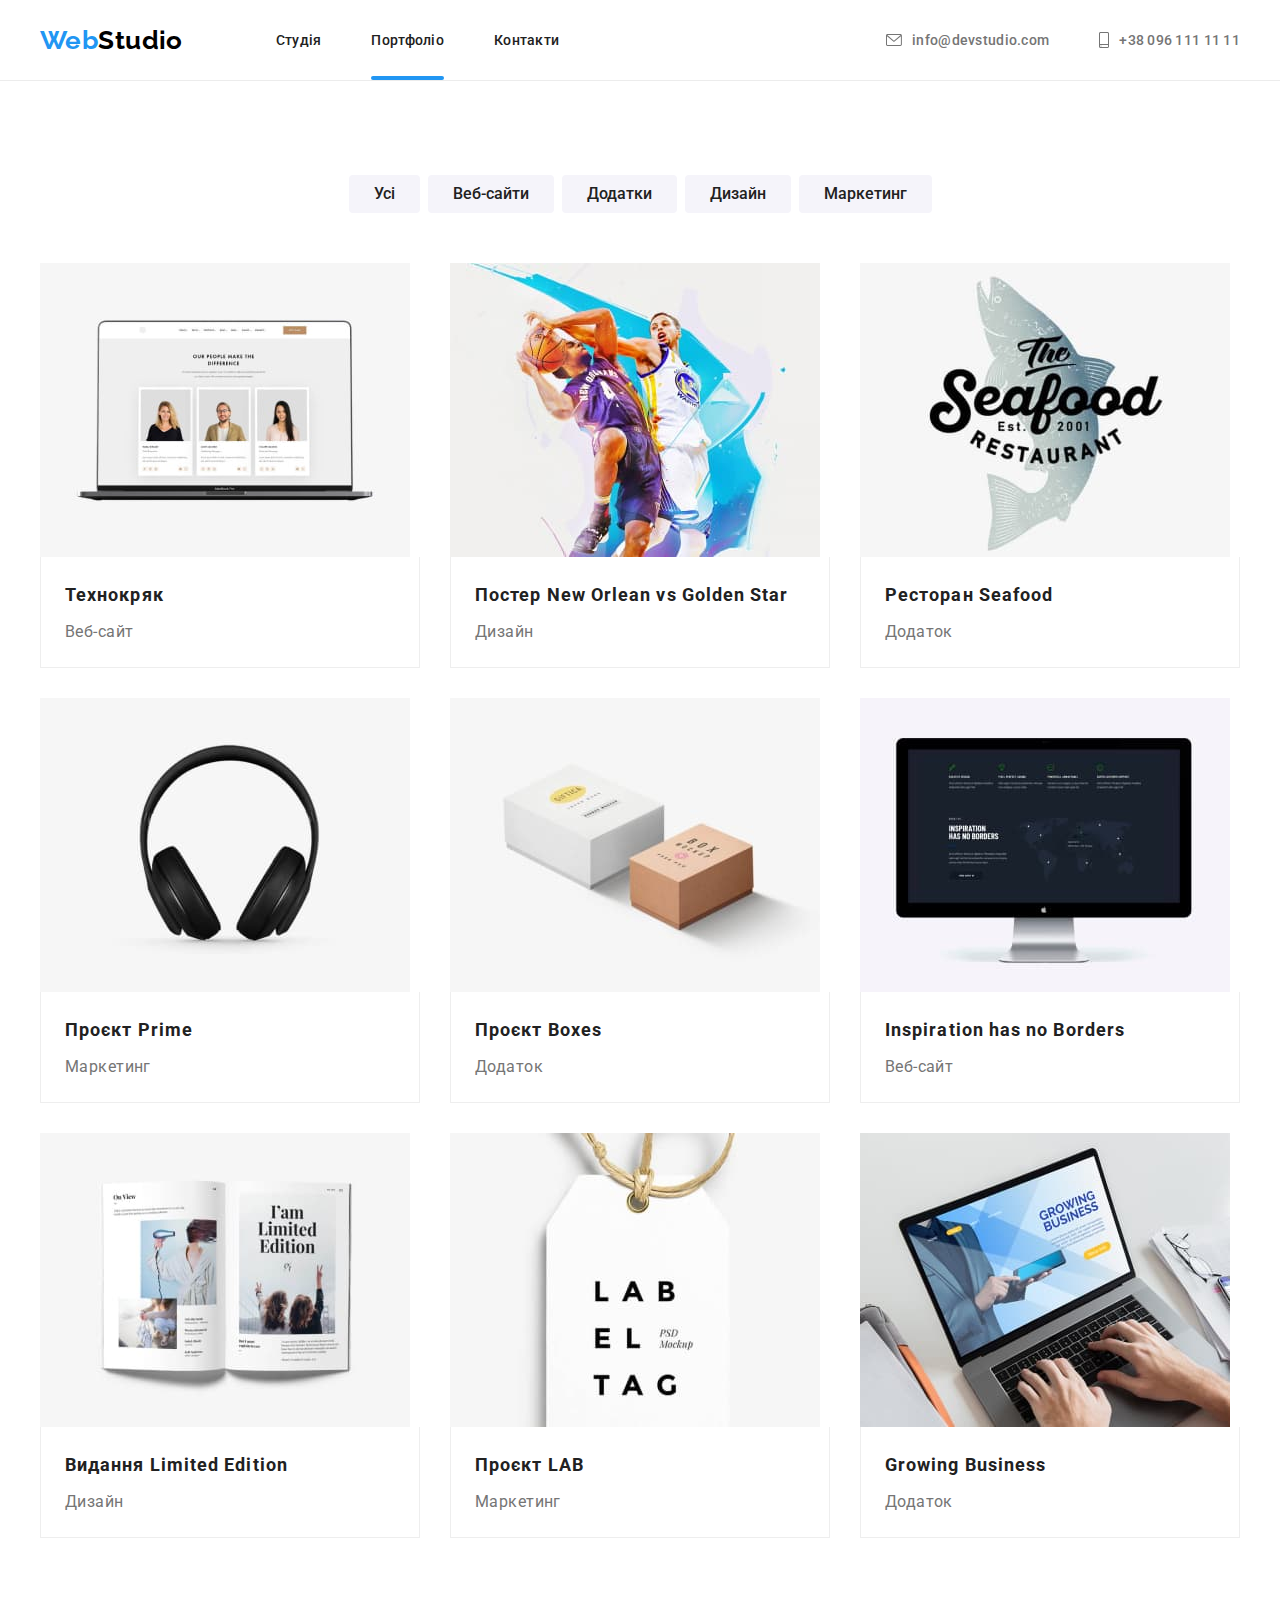
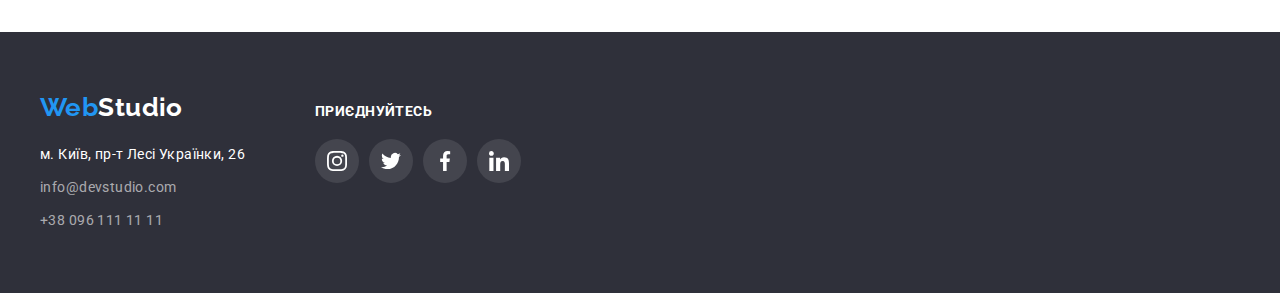
==== commit 81622a6a: "update" ====
--- a/portfolio.html
+++ b/portfolio.html
@@ -19,6 +19,10 @@
       referrerpolicy="no-referrer"
     />
     <link href="https://unpkg.com/aos@2.3.1/dist/aos.css" rel="stylesheet" />
+     <link
+    rel="stylesheet"
+    href="https://cdnjs.cloudflare.com/ajax/libs/animate.css/4.1.1/animate.min.css"
+  />
     <link rel="stylesheet" href="./css/styles.css" />
   </head>
   <body>
@@ -76,25 +80,25 @@
           <h1 class="visually-hidden" hidden>Портфоліо</h1>
           <ul class="link-filter-btn">
             <li>
-              <button class="filter-btn" type="button">Усі</button>
-            </li>
-            <li>
-              <button class="filter-btn" type="button">Веб-сайти</button>
-            </li>
-            <li>
-              <button class="filter-btn" type="button">Додатки</button>
-            </li>
-            <li>
-              <button class="filter-btn" type="button">Дизайн</button>
-            </li>
-            <li>
-              <button class="filter-btn" type="button">Маркетинг</button>
+              <button class="filter-btn animate__animated animate__rubberBand" type="button">Усі</button>
+            </li>
+            <li>
+              <button class="filter-btn animate__animated animate__rubberBand" type="button">Веб-сайти</button>
+            </li>
+            <li>
+              <button class="filter-btn animate__animated animate__rubberBand" type="button">Додатки</button>
+            </li>
+            <li>
+              <button class="filter-btn animate__animated animate__rubberBand" type="button">Дизайн</button>
+            </li>
+            <li>
+              <button class="filter-btn animate__animated animate__rubberBand" type="button">Маркетинг</button>
             </li>
           </ul>
           <ul class="gallery">
             <li class="gallery-list">
               <a href="#" class="project-link">
-                <div class="project-top-wrap">
+                <div class="project-top-wrap animate__animated animate__fadeInTopLeft">
                   <img
                     src="./img/img технокряк.jpg"
                     width="370"
@@ -117,7 +121,7 @@
             </li>
             <li class="gallery-list">
               <a href="#" class="project-link">
-                <div class="project-top-wrap">
+                <div class="project-top-wrap  animate__animated animate__fadeInDown">
                   <img
                     src="./img/img постер 2.jpg"
                     width="370"
@@ -144,7 +148,7 @@
             </li>
             <li class="gallery-list">
               <a href="#" class="project-link">
-                 <div class="project-top-wrap">
+                 <div class="project-top-wrap animate__animated animate__fadeInTopRight">
                 <img
                   src="./img/img ресторан.jpg"
                   width="370"
@@ -168,7 +172,7 @@
             </li>
             <li class="gallery-list">
               <a href="#" class="project-link">
-         <div class="project-top-wrap">
+         <div class="project-top-wrap animate__animated animate__fadeInTopLeft">
                 <img
                   src="./img/навушники.jpg"
                   width="370"
@@ -215,7 +219,7 @@
             </li>
             <li class="gallery-list">
               <a href="#" class="project-link">
-                 <div class="project-top-wrap">
+                 <div class="project-top-wrap animate__animated animate__fadeInTopRight">
                 <img
                   src="./img/img монітор.jpg"
                   width="370"
@@ -239,7 +243,7 @@
             </li>
             <li class="gallery-list">
               <a href="#" class="project-link">
-                 <div class="project-top-wrap">
+                 <div class="project-top-wrap animate__animated animate__fadeInTopLeft">
                 <img
                   src="./img/img видання.jpg"
                   width="370"
@@ -263,7 +267,7 @@
             </li>
             <li class="gallery-list">
               <a href="" class="project-link">
-                 <div class="project-top-wrap">
+                 <div class="project-top-wrap animate__animated animate__fadeInUp">
                 <img
                   src="./img/img проєкт лаб.jpg"
                   width="370"
@@ -287,7 +291,7 @@
             </li>
             <li class="gallery-list">
               <a href="" class="project-link">
-                 <div class="project-top-wrap">
+                 <div class="project-top-wrap animate__animated animate__fadeInTopRight">
                 <img
                   src="./img/img ноут.jpg"
                   width="370"
--- a/css/styles.css
+++ b/css/styles.css
@@ -78,21 +78,24 @@
   gap: 50px;
   padding: 0px;
 }
+.header-nav-link{
+position: relative;
+}
 .current::after {
 content:"";
 position: absolute;
 display: block;
 left: 0;
 bottom: 0;
+opacity: 1;
 width: 100%;
 height: 4px;
 background: #2196F3;
 border-radius: 2px;
 transition: opasity 250ms cubic-bezier(0.4, 0, 0.2, 1);
 }
-.header-nav-link .current{
-  padding: 32px 0;
-  margin-top: 25px;
+.current{
+  color: #2196F3;
 }
 /* line-height/font-size = */
 .header-nav-link {
@@ -106,11 +109,13 @@
   display: block;
   padding-top: 32px;
   padding-bottom: 32px;
+  transition-property: color;
+  transition: transform 250ms;
+  transition-timing-function: cubic-bezier(0.4, 0, 0.2, 1);
 }
 .header-nav-link:hover,
 .header-nav-link:focus {
   color: var(--accent-color);
-  transition: transform 250ms cubic-bezier(0.4, 0, 0.2, 1);
 }
 .adress-header {
   margin: 0px;
@@ -134,7 +139,6 @@
 .adress-header-link:hover,
 .adress-header-link:focus {
   color: var(--accent-color);
-  transition: transform 250ms cubic-bezier(0.4, 0, 0.2, 1);
 }
 .icon-mailto {
   width: 16px;
@@ -203,11 +207,12 @@
   height: 50px;
   padding: 10px 32px;
   margin: 0 auto;
+  transition: transform 250ms;
+  transition-timing-function: cubic-bezier(0.4, 0, 0.2, 1);
 }
 .header-btn:hover,
 .header-btn:focus {
   background: var(--background-btn);
-  transition: transform 250ms cubic-bezier(0.4, 0, 0.2, 1);
 }
 
 .link-item-text {
@@ -302,11 +307,12 @@
 .photo-team {
   background: var(--background-doc);
   padding: 30px 10px;
+  transition: transform 250ms;
+  transition-timing-function: cubic-bezier(0.4, 0, 0.2, 1);
 }
 .photo-team:hover {
   box-shadow: 0px 1px 3px rgba(0, 0, 0, 0.12), 0px 1px 1px rgba(0, 0, 0, 0.14),
     0px 2px 1px rgba(0, 0, 0, 0.2);
-    transition: transform 250ms cubic-bezier(0.4, 0, 0.2, 1);
 }
 .title {
   font-weight: 700;
@@ -351,6 +357,8 @@
   align-items: center;
   justify-content: center;
   color: var(--color-icons);
+  transition: transform 250ms;
+  transition-timing-function: cubic-bezier(0.4, 0, 0.2, 1);
 }
 .team-icons-sign {
   fill: currentColor;
@@ -359,7 +367,6 @@
 .team-icons-link:focus {
   background-color: var(--accent-color);
   color: #ffffff;
-  transition: transform 250ms cubic-bezier(0.4, 0, 0.2, 1);
 }
 /*ПОСТІЙНІ КЛІЄНТИ*/
 
@@ -388,17 +395,18 @@
   border-radius: 4px;
   border: 1px solid var(--color-icons);
   fill: var(--color-icons);
+  transition: transform 250ms;
+  transition-timing-function: cubic-bezier(0.4, 0, 0.2, 1);
 }
 .client-link:hover,
 .client-link:focus {
   border-color: var(--accent-color);
   cursor: pointer;
-  transition: transform 250ms cubic-bezier(0.4, 0, 0.2, 1);
-}
+}
+  
 .client-link:hover .client-icon,
 .client-link:focus .client-icon {
   fill: var(--accent-color);
-  transition: transform 250ms cubic-bezier(0.4, 0, 0.2, 1);
 }
 
 /*FOOTER*/
@@ -433,21 +441,23 @@
   list-style: none;
   text-decoration: none;
   color: var(--primary-white-color);
+  transition: transform 250ms;
+  transition-timing-function: cubic-bezier(0.4, 0, 0.2, 1);
 }
 .footer-nav-address:hover,
 .footer-nav-address:focus {
   color: var(--accent-color);
-  transition: transform 250ms cubic-bezier(0.4, 0, 0.2, 1);
 }
 .footer-nav-link {
   text-decoration: none;
   line-height: 1.7142;
   color: var(--footer-color);
+  transition: transform 250ms;
+  transition-timing-function: cubic-bezier(0.4, 0, 0.2, 1);
 }
 .footer-nav-link:hover,
 .footer-nav-link :focus {
   color: var(--accent-color);
-  transition: transform 250ms cubic-bezier(0.4, 0, 0.2, 1);
 }
 img {
   display: block;
@@ -481,6 +491,8 @@
   padding: 6px 25px;
   display: inline-block;
   background: #f5f4fa;
+  transition: transform 250ms;
+  transition-timing-function: cubic-bezier(0.4, 0, 0.2, 1);
 }
 .filter-btn:hover,
 .filter-btn:focus {
@@ -488,7 +500,6 @@
   color: var(--primary-white-color);
   box-shadow: 0px 3px 1px rgba(0, 0, 0, 0.1), 0px 1px 2px rgba(0, 0, 0, 0.08),
     0px 2px 2px rgba(0, 0, 0, 0.12);
-    transition: transform 250ms cubic-bezier(0.4, 0, 0.2, 1);
 }
 .gallery {
   display: flex;
@@ -590,6 +601,8 @@
   justify-content: center;
   align-items: center;
   color: var(--background-doc);
+  transition: transform 250ms;
+  transition-timing-function: cubic-bezier(0.4, 0, 0.2, 1);
 }
 .footer-social-sign {
   fill: currentColor;
@@ -598,7 +611,6 @@
 .team-icons-link:focus {
   background-color: var(--accent-color);
   fill: currentColor;
-  transition: transform 250ms cubic-bezier(0.4, 0, 0.2, 1);
 }
 .backdrop {
   position: fixed;
@@ -639,13 +651,10 @@
   cursor: pointer;
 }
 .modal-close-icon{
-  position: absolute;
   width: 18px;
   height: 18px;
-}
-.modal-close-icon:hover
-.modal-close-icon:focus{
- 
+  transition: transform 250ms cubic-bezier(0.4, 0, 0.2, 1);
+fill:var(--logo-header-color);
 }
 .is-hidden {
   opacity: 0;
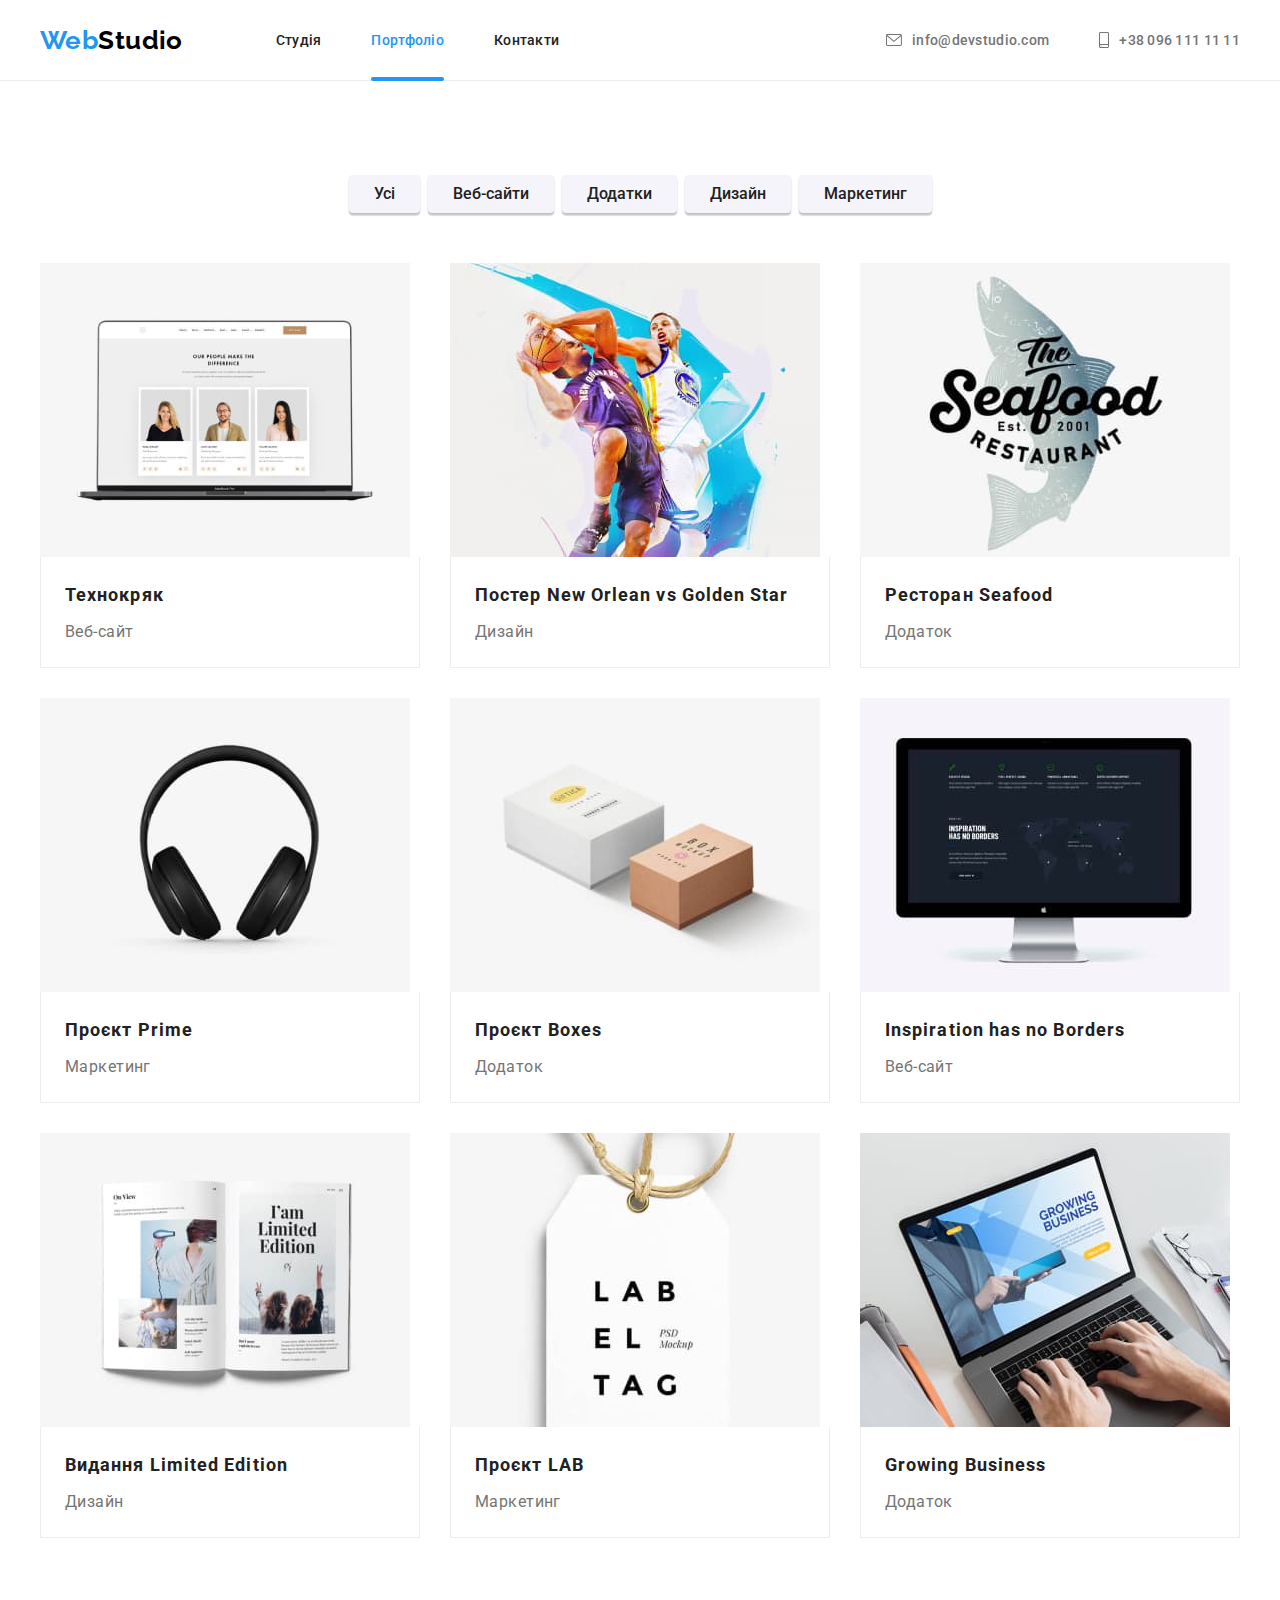
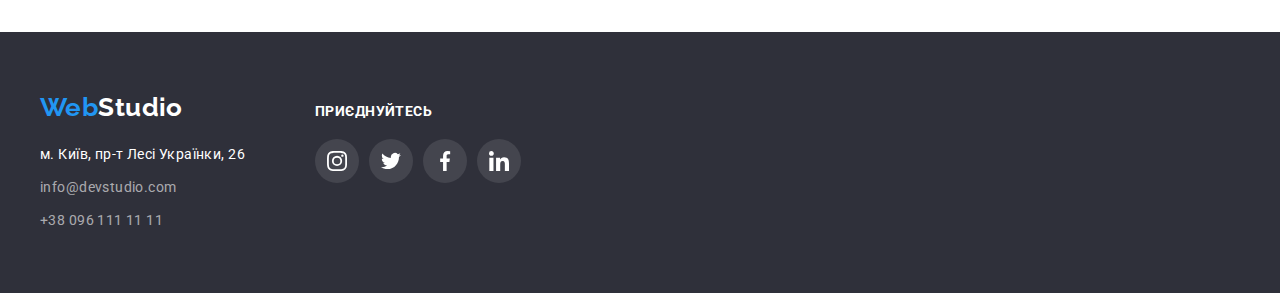
==== commit eae7b5a7: "update files" ====
--- a/portfolio.html
+++ b/portfolio.html
@@ -19,10 +19,10 @@
       referrerpolicy="no-referrer"
     />
     <link href="https://unpkg.com/aos@2.3.1/dist/aos.css" rel="stylesheet" />
-     <link
-    rel="stylesheet"
-    href="https://cdnjs.cloudflare.com/ajax/libs/animate.css/4.1.1/animate.min.css"
-  />
+    <link
+      rel="stylesheet"
+      href="https://cdnjs.cloudflare.com/ajax/libs/animate.css/4.1.1/animate.min.css"
+    />
     <link rel="stylesheet" href="./css/styles.css" />
   </head>
   <body>
@@ -38,7 +38,9 @@
               <a class="header-nav-link" href="./index.html">Студія</a>
             </li>
             <li class="item">
-              <a class="header-nav-link current" href="./portfolio.html">Портфоліо</a>
+              <a class="header-nav-link current" href="./portfolio.html"
+                >Портфоліо</a
+              >
             </li>
             <li class="item">
               <a class="header-nav-link" href="#">Контакти</a>
@@ -80,25 +82,25 @@
           <h1 class="visually-hidden" hidden>Портфоліо</h1>
           <ul class="link-filter-btn">
             <li>
-              <button class="filter-btn animate__animated animate__rubberBand" type="button">Усі</button>
-            </li>
-            <li>
-              <button class="filter-btn animate__animated animate__rubberBand" type="button">Веб-сайти</button>
-            </li>
-            <li>
-              <button class="filter-btn animate__animated animate__rubberBand" type="button">Додатки</button>
-            </li>
-            <li>
-              <button class="filter-btn animate__animated animate__rubberBand" type="button">Дизайн</button>
-            </li>
-            <li>
-              <button class="filter-btn animate__animated animate__rubberBand" type="button">Маркетинг</button>
+              <button class="filter-btn" type="button">Усі</button>
+            </li>
+            <li>
+              <button class="filter-btn" type="button">Веб-сайти</button>
+            </li>
+            <li>
+              <button class="filter-btn" type="button">Додатки</button>
+            </li>
+            <li>
+              <button class="filter-btn" type="button">Дизайн</button>
+            </li>
+            <li>
+              <button class="filter-btn" type="button">Маркетинг</button>
             </li>
           </ul>
           <ul class="gallery">
-            <li class="gallery-list">
-              <a href="#" class="project-link">
-                <div class="project-top-wrap animate__animated animate__fadeInTopLeft">
+            <li class="gallery-list animate__animated animate__fadeInTopLeft">
+              <a href="#" class="project-link">
+                <div class="project-top-wrap">
                   <img
                     src="./img/img технокряк.jpg"
                     width="370"
@@ -119,9 +121,9 @@
                 </div>
               </a>
             </li>
-            <li class="gallery-list">
-              <a href="#" class="project-link">
-                <div class="project-top-wrap  animate__animated animate__fadeInDown">
+            <li class="gallery-list animate__animated animate__fadeInDown">
+              <a href="#" class="project-link">
+                <div class="project-top-wrap">
                   <img
                     src="./img/img постер 2.jpg"
                     width="370"
@@ -146,18 +148,18 @@
                 </div>
               </a>
             </li>
-            <li class="gallery-list">
-              <a href="#" class="project-link">
-                 <div class="project-top-wrap animate__animated animate__fadeInTopRight">
-                <img
-                  src="./img/img ресторан.jpg"
-                  width="370"
-                  ;
-                  height="294"
-                  ;
-                  alt="Ресторан Seafood"
-                />
-                 <p class="project-top-text">
+            <li class="gallery-list animate__animated animate__fadeInTopRight">
+              <a href="#" class="project-link">
+                <div class="project-top-wrap">
+                  <img
+                    src="./img/img ресторан.jpg"
+                    width="370"
+                    ;
+                    height="294"
+                    ;
+                    alt="Ресторан Seafood"
+                  />
+                  <p class="project-top-text">
                     Lorem ipsum dolor sit amet consectetur adipisicing elit. Hic
                     velit voluptate placeat fuga doloremque vel qui voluptatum
                     ex id debitis expedita, modi sit quisquam, numquam eum magni
@@ -170,18 +172,18 @@
                 </div>
               </a>
             </li>
-            <li class="gallery-list">
-              <a href="#" class="project-link">
-         <div class="project-top-wrap animate__animated animate__fadeInTopLeft">
-                <img
-                  src="./img/навушники.jpg"
-                  width="370"
-                  ;
-                  height="294"
-                  ;
-                  alt="Проєкт Prime"
-                />
-                 <p class="project-top-text">
+            <li class="gallery-list animate__animated animate__fadeInTopLeft">
+              <a href="#" class="project-link">
+                <div class="project-top-wrap">
+                  <img
+                    src="./img/навушники.jpg"
+                    width="370"
+                    ;
+                    height="294"
+                    ;
+                    alt="Проєкт Prime"
+                  />
+                  <p class="project-top-text">
                     Lorem ipsum dolor sit amet consectetur adipisicing elit. Hic
                     velit voluptate placeat fuga doloremque vel qui voluptatum
                     ex id debitis expedita, modi sit quisquam, numquam eum magni
@@ -196,15 +198,15 @@
             </li>
             <li class="gallery-list">
               <a href="#" class="project-link">
-                 <div class="project-top-wrap">
-                <img
-                  src="./img/img проєкт box.jpg"
-                  width="370"
-                  ;
-                  height="294"
-                  ;
-                />
-                 <p class="project-top-text">
+                <div class="project-top-wrap">
+                  <img
+                    src="./img/img проєкт box.jpg"
+                    width="370"
+                    ;
+                    height="294"
+                    ;
+                  />
+                  <p class="project-top-text">
                     Lorem ipsum dolor sit amet consectetur adipisicing elit. Hic
                     velit voluptate placeat fuga doloremque vel qui voluptatum
                     ex id debitis expedita, modi sit quisquam, numquam eum magni
@@ -217,18 +219,18 @@
                 </div>
               </a>
             </li>
-            <li class="gallery-list">
-              <a href="#" class="project-link">
-                 <div class="project-top-wrap animate__animated animate__fadeInTopRight">
-                <img
-                  src="./img/img монітор.jpg"
-                  width="370"
-                  ;
-                  height="294"
-                  ;
-                  alt="Inspiration has no Borders"
-                />
-                 <p class="project-top-text">
+            <li class="gallery-list animate__animated animate__fadeInTopRight">
+              <a href="#" class="project-link">
+                <div class="project-top-wrap">
+                  <img
+                    src="./img/img монітор.jpg"
+                    width="370"
+                    ;
+                    height="294"
+                    ;
+                    alt="Inspiration has no Borders"
+                  />
+                  <p class="project-top-text">
                     Lorem ipsum dolor sit amet consectetur adipisicing elit. Hic
                     velit voluptate placeat fuga doloremque vel qui voluptatum
                     ex id debitis expedita, modi sit quisquam, numquam eum magni
@@ -241,18 +243,18 @@
                 </div>
               </a>
             </li>
-            <li class="gallery-list">
-              <a href="#" class="project-link">
-                 <div class="project-top-wrap animate__animated animate__fadeInTopLeft">
-                <img
-                  src="./img/img видання.jpg"
-                  width="370"
-                  ;
-                  height="294"
-                  ;
-                  alt="Видання Limited Edition"
-                />
-                 <p class="project-top-text">
+            <li class="gallery-list animate__animated animate__fadeInTopLeft">
+              <a href="#" class="project-link">
+                <div class="project-top-wrap">
+                  <img
+                    src="./img/img видання.jpg"
+                    width="370"
+                    ;
+                    height="294"
+                    ;
+                    alt="Видання Limited Edition"
+                  />
+                  <p class="project-top-text">
                     Lorem ipsum dolor sit amet consectetur adipisicing elit. Hic
                     velit voluptate placeat fuga doloremque vel qui voluptatum
                     ex id debitis expedita, modi sit quisquam, numquam eum magni
@@ -265,18 +267,18 @@
                 </div>
               </a>
             </li>
-            <li class="gallery-list">
+            <li class="gallery-list animate__animated animate__fadeInUp">
               <a href="" class="project-link">
-                 <div class="project-top-wrap animate__animated animate__fadeInUp">
-                <img
-                  src="./img/img проєкт лаб.jpg"
-                  width="370"
-                  ;
-                  height="294"
-                  ;
-                  alt="Проєкт LAB"
-                />
-                 <p class="project-top-text">
+                <div class="project-top-wrap">
+                  <img
+                    src="./img/img проєкт лаб.jpg"
+                    width="370"
+                    ;
+                    height="294"
+                    ;
+                    alt="Проєкт LAB"
+                  />
+                  <p class="project-top-text">
                     Lorem ipsum dolor sit amet consectetur adipisicing elit. Hic
                     velit voluptate placeat fuga doloremque vel qui voluptatum
                     ex id debitis expedita, modi sit quisquam, numquam eum magni
@@ -289,18 +291,18 @@
                 </div>
               </a>
             </li>
-            <li class="gallery-list">
+            <li class="gallery-list animate__animated animate__fadeInTopRight">
               <a href="" class="project-link">
-                 <div class="project-top-wrap animate__animated animate__fadeInTopRight">
-                <img
-                  src="./img/img ноут.jpg"
-                  width="370"
-                  ;
-                  height="294"
-                  ;
-                  alt="Growing Business"
-                />
-                 <p class="project-top-text">
+                <div class="project-top-wrap">
+                  <img
+                    src="./img/img ноут.jpg"
+                    width="370"
+                    ;
+                    height="294"
+                    ;
+                    alt="Growing Business"
+                  />
+                  <p class="project-top-text">
                     Lorem ipsum dolor sit amet consectetur adipisicing elit. Hic
                     velit voluptate placeat fuga doloremque vel qui voluptatum
                     ex id debitis expedita, modi sit quisquam, numquam eum magni
--- a/css/styles.css
+++ b/css/styles.css
@@ -78,24 +78,25 @@
   gap: 50px;
   padding: 0px;
 }
-.header-nav-link{
-position: relative;
+.header-nav-link {
+  position: relative;
 }
 .current::after {
-content:"";
-position: absolute;
-display: block;
-left: 0;
-bottom: 0;
-opacity: 1;
-width: 100%;
-height: 4px;
-background: #2196F3;
-border-radius: 2px;
-transition: opasity 250ms cubic-bezier(0.4, 0, 0.2, 1);
-}
-.current{
-  color: #2196F3;
+  content: "";
+  position: absolute;
+  display: block;
+  left: 0;
+  bottom: -1px;
+  opacity: 1;
+  width: 100%;
+  height: 4px;
+  background: #2196f3;
+  border-radius: 2px;
+  transition: opasity 250ms;
+  transition-timing-function: cubic-bezier(0.4, 0, 0.2, 1);
+}
+.header-nav-link.current {
+  color: #2196f3;
 }
 /* line-height/font-size = */
 .header-nav-link {
@@ -110,7 +111,7 @@
   padding-top: 32px;
   padding-bottom: 32px;
   transition-property: color;
-  transition: transform 250ms;
+  transition-duration: 250ms;
   transition-timing-function: cubic-bezier(0.4, 0, 0.2, 1);
 }
 .header-nav-link:hover,
@@ -135,6 +136,7 @@
   padding-top: 32px;
   padding-bottom: 32px;
   align-items: center;
+  transition: color 250ms cubic-bezier(0.4, 0, 0.2, 1);
 }
 .adress-header-link:hover,
 .adress-header-link:focus {
@@ -207,8 +209,7 @@
   height: 50px;
   padding: 10px 32px;
   margin: 0 auto;
-  transition: transform 250ms;
-  transition-timing-function: cubic-bezier(0.4, 0, 0.2, 1);
+  transition: background-color 250ms cubic-bezier(0.4, 0, 0.2, 1);
 }
 .header-btn:hover,
 .header-btn:focus {
@@ -256,31 +257,29 @@
 .section.examples {
   padding-top: 0;
 }
-.examples-label{
-position: relative;
-width: 370px;
-}
-.examples-text{
-position: absolute;
-font-style: normal;
-font-weight: 700;
-font-size: 14px;
-line-height: 1.1428;
-text-align: center;
-letter-spacing: 0.03em;
-text-transform: uppercase;
-color: var(--primary-white-color);
-display: flex;
-align-items: center;
-justify-content: center;
-background: rgba(47, 48, 58, 0.8);
-bottom: 0;
-right: 0;
-left:0;
-padding-top: 27px;
-padding-bottom: 27px;
-
-
+.examples-label {
+  position: relative;
+  width: 370px;
+}
+.examples-text {
+  position: absolute;
+  font-style: normal;
+  font-weight: 700;
+  font-size: 14px;
+  line-height: 1.1428;
+  text-align: center;
+  letter-spacing: 0.03em;
+  text-transform: uppercase;
+  color: var(--primary-white-color);
+  display: flex;
+  align-items: center;
+  justify-content: center;
+  background: rgba(47, 48, 58, 0.8);
+  bottom: 0;
+  right: 0;
+  left: 0;
+  padding-top: 27px;
+  padding-bottom: 27px;
 }
 .link-examples {
   list-style: none;
@@ -303,6 +302,10 @@
 }
 .link-photo {
   flex-basis: calc((100% - 90px) / 4);
+  background: var(--background-doc);
+  box-shadow: 0px 1px 3px rgba(0, 0, 0, 0.12), 0px 1px 1px rgba(0, 0, 0, 0.14),
+    0px 2px 1px rgba(0, 0, 0, 0.2);
+  border-radius: 0px 0px 4px 4px;
 }
 .photo-team {
   background: var(--background-doc);
@@ -357,8 +360,8 @@
   align-items: center;
   justify-content: center;
   color: var(--color-icons);
-  transition: transform 250ms;
-  transition-timing-function: cubic-bezier(0.4, 0, 0.2, 1);
+  transition: background-color 250ms cubic-bezier(0.4, 0, 0.2, 1),
+    color 250ms cubic-bezier(0.4, 0, 0.2, 1);
 }
 .team-icons-sign {
   fill: currentColor;
@@ -385,6 +388,7 @@
 }
 .client-icon {
   fill: var(--color-icons);
+  transition: fill 250ms cubic-bezier(0.4, 0, 0.2, 1);
 }
 .client-link {
   display: flex;
@@ -395,15 +399,14 @@
   border-radius: 4px;
   border: 1px solid var(--color-icons);
   fill: var(--color-icons);
-  transition: transform 250ms;
-  transition-timing-function: cubic-bezier(0.4, 0, 0.2, 1);
+  transition: border-color 250ms cubic-bezier(0.4, 0, 0.2, 1);
 }
 .client-link:hover,
 .client-link:focus {
   border-color: var(--accent-color);
   cursor: pointer;
 }
-  
+
 .client-link:hover .client-icon,
 .client-link:focus .client-icon {
   fill: var(--accent-color);
@@ -452,8 +455,7 @@
   text-decoration: none;
   line-height: 1.7142;
   color: var(--footer-color);
-  transition: transform 250ms;
-  transition-timing-function: cubic-bezier(0.4, 0, 0.2, 1);
+  transition: color 250ms cubic-bezier(0.4, 0, 0.2, 1);
 }
 .footer-nav-link:hover,
 .footer-nav-link :focus {
@@ -485,12 +487,14 @@
   text-align: center;
   color: var(--tittle-text-color);
   background-color: var(--section-team-background);
+  background: #f5f4fa;
   cursor: pointer;
   border: 0;
   border-radius: 4px;
   padding: 6px 25px;
   display: inline-block;
-  background: #f5f4fa;
+  box-shadow: 0px 3px 1px rgba(0, 0, 0, 0.1), 0px 1px 2px rgba(0, 0, 0, 0.08),
+    0px 2px 2px rgba(0, 0, 0, 0.12);
   transition: transform 250ms;
   transition-timing-function: cubic-bezier(0.4, 0, 0.2, 1);
 }
@@ -511,39 +515,42 @@
 .gallery-list {
   width: calc((100% - 60px) / 3);
 }
-.gallery-list:hover .project-top-text{
-transform: translateY(0);
-transition: transform 250ms cubic-bezier(0.4, 0, 0.2, 1);
+.project-link:hover .project-top-text {
+  transform: translateY(0);
+  transition: transform 250ms;
+  transition-timing-function: cubic-bezier(0.4, 0, 0.2, 1);
 }
 .project-link {
   list-style: none;
   text-decoration: none;
   display: block;
+  transition: transform 250ms cubic-bezier(0.4, 0, 0.2, 1);
 }
 .project-link:hover,
 .project-link:focus {
   box-shadow: 0px 1px 1px rgba(0, 0, 0, 0.12), 0px 4px 4px rgba(0, 0, 0, 0.06),
     1px 4px 6px rgba(0, 0, 0, 0.16);
 }
-.project-top-wrap{
-position: relative;
-overflow: hidden;
-}
-.project-top-text{
-position: absolute;
-top: 0;
-font-style: normal;
-font-weight: 400;
-font-size: 18px;
-line-height: 28px;
-letter-spacing: 0.03em;
-color: #FFFFFF;
-background: rgba(33, 150, 243, 0.9);
-padding: 63px 24px;
-height: 100%;
-transform: translateY(100%);
-transition: transform 250ms cubic-bezier(0.4, 0, 0.2, 1);
-
+.project-top-wrap {
+  position: relative;
+  overflow: hidden;
+}
+.project-top-text {
+  position: absolute;
+  display: flex;
+  text-align: left;
+  top: 0;
+  font-style: normal;
+  font-weight: 400;
+  font-size: 18px;
+  line-height: 28px;
+  letter-spacing: 0.03em;
+  color: #ffffff;
+  background: rgba(33, 150, 243, 0.9);
+  padding: 24px;
+  height: 100%;
+  transform: translateY(100%);
+  transition: transform 250ms cubic-bezier(0.4, 0, 0.2, 1);
 }
 .gallery-tittle {
   padding: 20px 24px;
@@ -601,8 +608,7 @@
   justify-content: center;
   align-items: center;
   color: var(--background-doc);
-  transition: transform 250ms;
-  transition-timing-function: cubic-bezier(0.4, 0, 0.2, 1);
+  transition: background-color 250ms cubic-bezier(0.4, 0, 0.2, 1);
 }
 .footer-social-sign {
   fill: currentColor;
@@ -618,20 +624,21 @@
   width: 100%;
   height: 100%;
   background: rgba(0, 0, 0, 0.2);
-  transition: opasity 250ms cubic-bezier(0.4, 0, 0.2, 1), visibility 250ms cubic-bezier(0.4, 0, 0.2, 1);
+  transition: opasity 250ms cubic-bezier(0.4, 0, 0.2, 1),
+    visibility 250ms cubic-bezier(0.4, 0, 0.2, 1);
 }
 .modal {
   width: 528px;
   min-height: 550px;
   background: var(--background-doc);
   box-shadow: 0px 1px 3px rgba(0, 0, 0, 0.12), 0px 1px 1px rgba(0, 0, 0, 0.14),
-  0px 2px 1px rgba(0, 0, 0, 0.2);
+    0px 2px 1px rgba(0, 0, 0, 0.2);
   border-radius: 4px;
   position: absolute;
   top: 50%;
   left: 50%;
   transform: translate(-50%, -50%) scaleY(1);
- transition: transform 250ms cubic-bezier(0.4, 0, 0.2, 1);
+  transition: transform 250ms cubic-bezier(0.4, 0, 0.2, 1);
 }
 .backdrop .is-hidden .modal {
   transform: translate(-50%, -50%) scaleY(0);
@@ -646,15 +653,15 @@
   display: flex;
   align-items: center;
   justify-content: center;
-  margin-right: 8px;
-  margin-top: 8px;
+  right: 8px;
+  top: 8px;
   cursor: pointer;
 }
-.modal-close-icon{
+.modal-close-icon {
   width: 18px;
   height: 18px;
   transition: transform 250ms cubic-bezier(0.4, 0, 0.2, 1);
-fill:var(--logo-header-color);
+  fill: var(--logo-header-color);
 }
 .is-hidden {
   opacity: 0;
